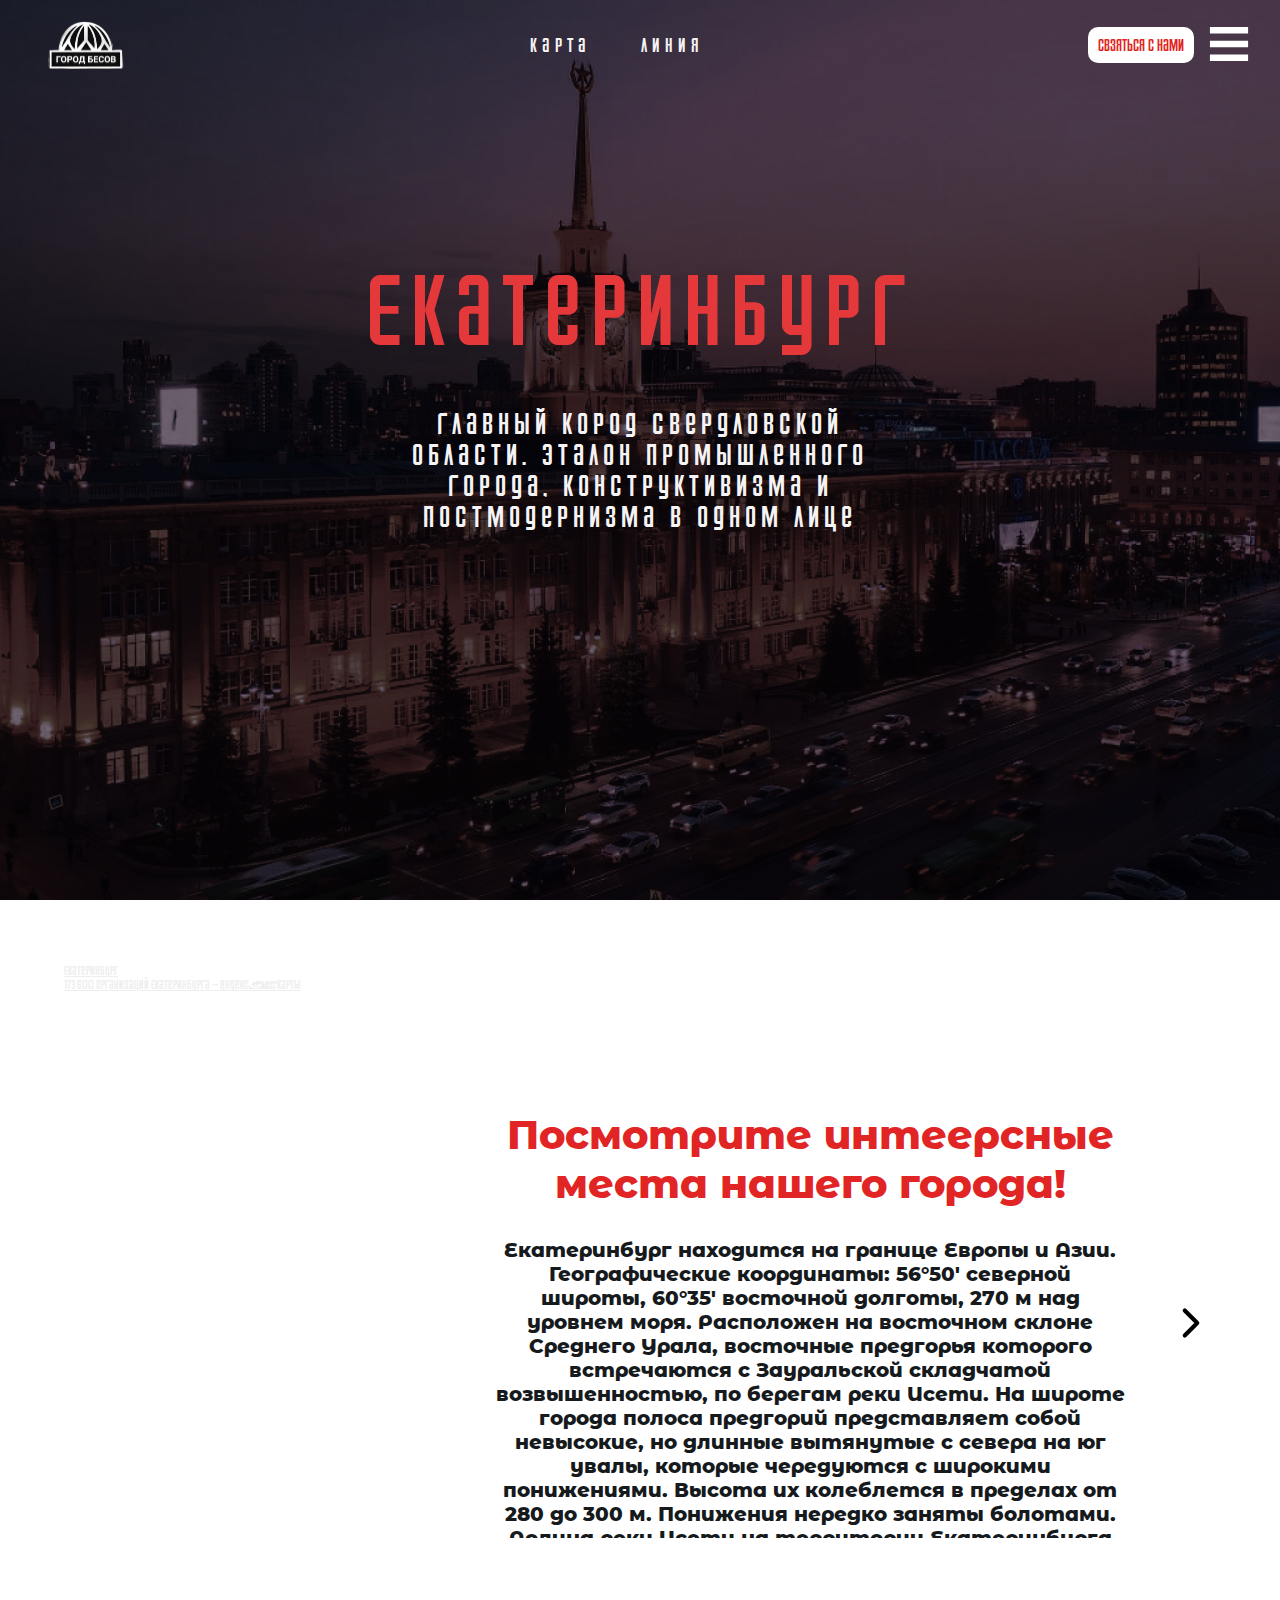
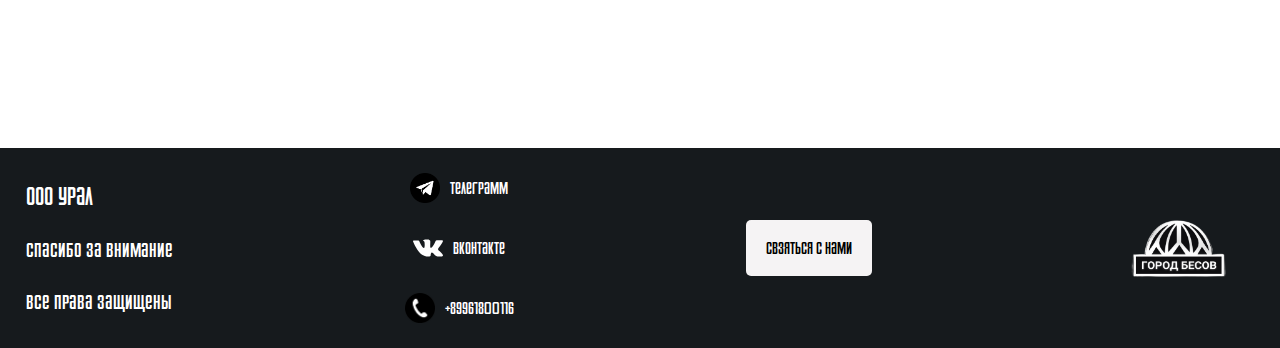
==== index.html @ f329e0bb "Add files via upload" ====
<!DOCTYPE html>
<html lang="en">
  <head>
    <meta charset="UTF-8" />
    <meta name="viewport" content="width=device-width, initial-scale=1.0" />
    <title>Город бесов</title>
    <link rel="stylesheet" href="./css/style.css" />
    <link rel="icon" type="image/x-icon" href="./assets/img/favicon.ico" />
  </head>
  <body>
    <section class="aboutcitY">
      <header class="header">
        <div class="header__container">
          <div class="header__logo">
            <img src="./assets/img/logo.png" alt="ЛОГО" class="header__img" />
          </div>
          <div class="header__menu">
            <div class="header__links">
              <a href="#maps" class="header__link">Карта</a>
              <a href="./redLine.html" class="header__link">Линия</a>
            </div>
          </div>
          <div class="header__buttons">
            <div onclick="ModalMeny()" class="header__button">
              <a class="header__button-link" href="#">Свзяться с нами</a>
            </div>
            <a onclick="burgerMeny()" href="#" class="header__burger">
              <img
                class="header__burger-img"
                src="./assets/img/Burger.svg"
                alt="burder"
              />
            </a>
          </div>
        </div>
      </header>
      <div class="aboutcity" onclick="ShowEkb()">
        <h1 class="aboutcity__title">Екатеринбург</h1>
        <p class="aboutcity__text">
          Главный кород Свердловской области. Эталон промышленного города,
          конструктивизма и постмодернизма в одном лице
        </p>
      </div>
    </section>
    <section class="Bigmap" id="maps">
      <div class="mapsmall" style="position: relative; overflow: hidden">
        <a
          href="https://yandex.ru/maps/54/yekaterinburg/?utm_medium=mapframe&utm_source=maps"
          style="color: #eee; font-size: 12px; position: absolute; top: 0px"
          >Екатеринбург</a
        ><a
          href="https://yandex.ru/maps/54/yekaterinburg/catalog/?ll=60.618456%2C56.840209&utm_medium=mapframe&utm_source=maps&z=13.4"
          style="color: #eee; font-size: 12px; position: absolute; top: 14px"
          >173 600 организаций Екатеринбурга — Яндекс Карты</a
        ><iframe
          src="https://yandex.ru/map-widget/v1/?ll=60.618456%2C56.840209&mode=catalog&z=13.4"
          frameborder="0"
          allowfullscreen="true"
          style="
            position: relative;
            border-radius: 40px;
            width: 100%;
            height: 100%;
          "
        ></iframe>
      </div>
      <div class="Bigmap__hide">
        <div class="Bigmap__text noroute">
          <h1 class="Bigmap__text-title">
            Посмотрите интеерсные места нашего города!
          </h1>
          <p class="Bigmap__text-paragraph">
            Екатеринбург находится на границе Европы и Азии. Географические
            координаты: 56°50′ северной широты, 60°35′ восточной долготы, 270 м
            над уровнем моря. Расположен на восточном склоне Среднего Урала,
            восточные предгорья которого встречаются с Зауральской складчатой
            возвышенностью, по берегам реки Исети. На широте города полоса
            предгорий представляет собой невысокие, но длинные вытянутые с
            севера на юг увалы, которые чередуются с широкими понижениями.
            Высота их колеблется в пределах от 280 до 300 м. Понижения нередко
            заняты болотами. Долина реки Исети на территории Екатеринбурга
            довольно широкая. Имеет пойменные террасы: низкую и высокую.
          </p>
        </div>
        <div class="streka" onclick="hedeText()">
          <img src="./assets/img/right_strelka.svg" alt="right_strelka" />
        </div>
      </div>
    </section>
    <section class="modal bbase">
      <div class="modal__over">
        <div class="modal__row">
          <h1 class="modal-title">Оставте заявку на курс</h1>
          <div class="modal__close">
            <a href="#" onclick="ModalMeny()">
              <img
                class="img__close rotate"
                src="./assets/img/minus.svg"
                alt="minus"
              />
              <img
                class="img__close"
                src="./assets/img/minus.svg"
                alt="minus"
              />
            </a>
          </div>
        </div>
        <form action="" class="modal__form">
          <label class="modal__label" for="">номер</label>
          <input type="number" class="modal__number modal__input" />
          <label class="modal__label" for="">фио</label>
          <input type="text" class="modal__fio modal__input" />
          <button class="modal__button">
            <p onclick="ModalMeny()">Отправить</p>
          </button>
        </form>
      </div>
    </section>
    <footer class="footer" id="foot">
      <div class="footer__company">
        <h4 class="footer__company-title">ООО Урал</h4>
        <p class="footer__company-text">Спасибо за внимание</p>
        <p class="footer__company-text">Все права защищены</p>
      </div>
      <div class="footer__contacts">
        <div class="telegram">
          <img src="./assets/img/tg.png" alt="" />
          <a>Телеграмм</a>
        </div>
        <div class="Vk">
          <img src="./assets/img/vk.svg" alt="" />
          <a>Вконтакте</a>
        </div>
        <div class="telefone">
          <img src="./assets/img/tel.png" alt="" />
          <a>+89961800116</a>
        </div>
      </div>
      <div class="footer__button" onclick="ModalMeny()">
        <a href="#">Свзяться с нами</a>
      </div>
      <div class="footer__logo">
        <img src="./assets/img/logo.png" alt="" />
      </div>
    </footer>
    <div class="burgerMeny bbase">
      <div class="burgerMeny_block">
        <div class="burgerMeny_block_header">
          <img
            class="burgerMeny_block_header-img"
            src="./assets/img/logo.png"
            alt="logo"
          />
          <img
            onclick="burgerMeny()"
            class="burgerMeny_block_header-imgsecond"
            src="./assets/img/close.svg"
            alt=""
          />
        </div>
        <div class="burgerMeny_block_spisok">
          <a class="burgerMeny_block_spisok-link" href="#maps">Карта</a>
          <a class="burgerMeny_block_spisok-link" href="./redLine.html">Линия</a>
          <a class="burgerMeny_block_spisok-link" href="#foot">О нас</a>
        </div>
      </div>
    </div>
    <script src="./index.js"></script>
  </body>
</html>
---- css/style.css ----
* {
  margin: 0;
  padding: 0;
  box-sizing: border-box;
  font-family: Rodchenko;
  font-weight: 800;
  cursor: default;
  scroll-behavior: smooth;
  list-style-type: none;
}

@font-face {
  font-family: Rodchenko;
  src: url("../assets/fonts/ofont.ru_Rodchenko.ttf");
  font-weight: 800;
}
@font-face {
  font-family: Rodchenko;
  src: url("../assets/fonts/Airport.otf");
  font-weight: 800;
}
@font-face {
  font-family: Montserrat;
  src: url("../assets/fonts/MontserratAlternates-ExtraBold.ttf");
  font-weight: 800;
}
.header {
  height: 10vh;
}
.header__button {
  border: none;
  background-color: #fff;
  border-radius: 10px;
  padding: 10px;
}
.header__button-link {
  text-decoration: none;
  color: #e12424;
}
.header__container {
  height: 100%;
  display: flex;
  flex-direction: row;
  justify-content: space-between;
  align-items: center;
  padding-left: 2%;
  padding-right: 2%;
  padding-top: 0;
}
.header__logo img {
  width: 120px;
  height: 50px;
}
.header__links {
  height: 100%;
  display: flex;
  flex-direction: row;
  justify-content: space-between;
  align-items: center;
}
@media (max-width: 1080px) {
  .header__links {
    display: none;
  }
}
.header__menu {
  height: 100%;
  display: flex;
  flex-direction: row;
  justify-content: center;
  align-items: center;
}
.header__buttons {
  display: flex;
  flex-direction: row;
  justify-content: space-between;
  align-items: center;
  gap: 10px;
}
.header__burger-img {
  width: 50px;
  height: 50px;
}
.header__link {
  padding: 25px;
  text-decoration: none;
  color: #f5f3f4;
  font-size: 20px;
  letter-spacing: 5px;
  height: 100%;
  display: flex;
  flex-direction: row;
  justify-content: center;
  align-items: center;
  transition: 0.4s ease-in-out;
}
.header__link:hover {
  color: #d00000;
}

.aboutcitY {
  height: 100vh;
  background: url("../assets/img//4562a1a6-99c7-40ee-bbff-9ca955979e7e.png") no-repeat center center/cover;
  transition: all 0.4s ease-in-out;
}

.zloiEKB {
  height: 100vh;
  background: url("../assets/img//besov.webp") no-repeat center center/cover;
  transition: all 0.4s ease-in-out;
}

.aboutcity {
  padding-left: 5%;
  padding-right: 5%;
  padding-top: 13%;
  display: flex;
  flex-direction: column;
  justify-content: 0;
  align-items: center;
  gap: 3rem;
}
.aboutcity__title {
  font-size: 100px;
  color: #e5383b;
  letter-spacing: 10px;
}
@media (max-width: 768px) {
  .aboutcity__title {
    font-size: 60px;
  }
}
.aboutcity__text {
  max-width: 500px;
  font-size: 30px;
  color: #f5f3f4;
  letter-spacing: 5px;
  text-align: center;
}
@media (max-width: 768px) {
  .aboutcity__text {
    font-size: 20px;
  }
}

.Bigmap {
  overflow: hidden;
  display: flex;
  flex-direction: row;
  justify-content: space-around;
  align-items: 0;
  padding-left: 5%;
  padding-right: 5%;
  padding-top: 5%;
  padding-bottom: 5%;
}
.Bigmap__hide {
  transition: 0.4s ease-in-out;
  display: flex;
  flex-direction: row;
  justify-content: space-between;
  align-items: center;
  gap: 40px;
}
.Bigmap__text {
  transition: 0.4s ease-in-out;
  display: flex;
  flex-direction: column;
  justify-content: center;
  align-items: center;
  text-align: center;
  gap: 30px;
  max-width: 60vw;
}
@media (max-width: 1080px) {
  .Bigmap__text {
    max-width: 30vw;
  }
}
.Bigmap__text-title {
  color: #e12424;
  font-family: Montserrat;
  font-size: 40px;
  font-weight: 800;
}
@media (max-width: 1080px) {
  .Bigmap__text-title {
    font-size: 20px;
  }
}
.Bigmap__text-paragraph {
  max-height: 300px;
  overflow: scroll;
  color: #161a1d;
  font-family: Montserrat;
  font-size: 20px;
  font-weight: 800;
}
@media (max-width: 1080px) {
  .Bigmap__text-paragraph {
    font-size: 15px;
  }
}

.redline {
  height: 100vh;
  padding-left: 0px;
  padding-right: 10px;
  padding-top: 0;
  display: flex;
  flex-direction: row;
  justify-content: 0;
  align-items: 0;
}
@media (max-width: 768px) {
  .redline {
    height: 150vh;
  }
}
.redline__bigText {
  max-width: 20vw;
  display: flex;
  flex-direction: column;
  justify-content: 0;
  align-items: 0;
  border-right: #e12424 solid 10px;
}
@media (max-width: 467px) {
  .redline__bigText {
    border-right: #e12424 solid 4px;
  }
}
.redline__bigText_button {
  transition: 0.4s ease-in-out;
  width: 50%;
  font-size: 20px;
  margin: 0 auto;
  background-color: #fff;
  border: 1px solid #cfcece;
  color: #d00000;
  height: 30px;
  border-radius: 20px;
  margin-bottom: 20px;
}
@media (max-width: 768px) {
  .redline__bigText_button {
    font-size: 15px;
    height: 40px;
    width: 70%;
  }
}
.redline__bigText_button:hover {
  background-color: #d00000;
  color: #fff;
}
.redline__bigText_inputbox {
  margin: 0 auto;
  margin-bottom: 10px;
}
@media (max-width: 768px) {
  .redline__bigText_inputbox {
    display: flex;
    flex-direction: column;
    justify-content: 0;
    align-items: 0;
    gap: 5px;
  }
}
.redline__bigText-label {
  margin: 0 auto;
  font-size: 20px;
  margin-bottom: 10px;
  color: #e12424;
}
@media (max-width: 768px) {
  .redline__bigText-label {
    font-size: 18px;
    text-align: center;
  }
}
.redline__bigText-input {
  background-color: #fff;
  width: 80%;
  height: 25px;
  margin: 0 auto;
  border: 1px solid #cfcece;
  border-radius: 10px;
  color: #161a1d;
  padding-left: 10px;
  font-size: 20px;
  margin-bottom: 20px;
}
.redline__bigText-title {
  color: #fff;
  background-color: #e12424;
  font-size: 60px;
  margin-bottom: 20px;
  text-align: center;
}
@media (max-width: 1080px) {
  .redline__bigText-title {
    font-size: 25px;
  }
}
@media (max-width: 768px) {
  .redline__bigText-title {
    font-size: 20px;
  }
}
.redline__bigText-text {
  padding-left: 10px;
  display: flex;
  flex-direction: column;
  justify-content: 0;
  align-items: 0;
  gap: 10px;
  font-size: 20px;
  color: #e12424;
  letter-spacing: 2px;
  overflow-y: scroll;
  overflow-x: visible;
}
@media (max-width: 768px) {
  .redline__bigText-text {
    padding-left: 2px;
    width: 95%;
  }
}
@media (max-width: 768px) {
  .redline__bigText-text a {
    font-size: 15px;
  }
}
.redline__bigText-text a:hover {
  text-decoration: underline;
}
.redline__marshruts {
  display: flex;
  flex-direction: column;
  justify-content: 0;
  align-items: center;
  max-width: 80vw;
  width: 100%;
}
.redline__marshruts_container {
  width: 100%;
}
.redline__marshruts-title {
  color: #d00000;
  font-size: 60px;
  text-align: center;
  margin-bottom: 30px;
}
@media (max-width: 768px) {
  .redline__marshruts-title {
    font-size: 30px;
  }
}
.redline__marshruts-text {
  font-size: 30px;
  color: #d00000;
  margin-top: 70px;
  text-align: center;
}
@media (max-width: 768px) {
  .redline__marshruts-text {
    margin-top: 20px;
    font-size: 20px;
  }
}
.redline__marshruts__line {
  position: relative;
  display: flex;
  flex-direction: column;
  justify-content: center;
  align-items: center;
}
@media (max-width: 1080px) {
  .redline__marshruts__line-img {
    display: none;
  }
}
.redline__marshruts-circle {
  position: absolute;
  top: -20px;
  display: flex;
  flex-direction: row;
  justify-content: center;
  align-items: center;
  background-color: #d00000;
  color: #fff;
  font-size: 20px;
  width: 50px;
  height: 50px;
  border-radius: 50px;
}
@media (max-width: 768px) {
  .redline__marshruts-circle {
    width: 20px;
    height: 20px;
  }
}
.redline__marshruts__cardBox {
  display: flex;
  flex-direction: column;
  justify-content: 0;
  align-items: center;
  gap: 100px;
  width: 100%;
  height: 50vh;
  margin-top: 50px;
  -o-object-fit: contain;
     object-fit: contain;
}
.redline__marshruts__cardBox_SmallCardBox {
  width: 100%;
  height: 50vh;
  position: relative;
}
.redline__marshruts__cardBox_card {
  width: 100%;
  display: flex;
  flex-direction: row;
  justify-content: center;
  align-items: 0;
  position: absolute;
  top: 0;
  gap: 30px;
  opacity: 0;
  transition: 0.6s ease-in-out;
}
@media (max-width: 768px) {
  .redline__marshruts__cardBox_card {
    display: flex;
    flex-direction: row;
    justify-content: center;
    align-items: center;
  }
}
@media (max-width: 467px) {
  .redline__marshruts__cardBox_card {
    display: flex;
    flex-direction: column;
    justify-content: center;
    align-items: center;
  }
}
.redline__marshruts__cardBox_card.active {
  opacity: 1;
}
.redline__marshruts__cardBox_card-columnbox {
  width: 200px;
}
.redline__marshruts__cardBox_card-map {
  margin-bottom: 16px;
}
.redline__marshruts__cardBox_card-description {
  border-radius: 5px;
  width: 200px;
  height: 132px;
  text-align: center;
  color: #d00000;
  font-size: 15px;
  letter-spacing: 3px;
}
.redline__marshruts__cardBox_card-img {
  border-radius: 5px;
  overflow: hidden;
  width: 300px;
  height: 300px;
}
@media (max-width: 768px) {
  .redline__marshruts__cardBox_card-img {
    width: 200px;
    height: 200px;
  }
}
.redline__marshruts__cardBox_card-img img {
  display: block;
  height: 100%;
}

.modal {
  background-color: rgba(22, 26, 29, 0.7137254902);
  width: 100vw;
  height: 100vh;
  position: fixed;
  z-index: 3;
  top: 0px;
  left: 0px;
  display: flex;
  flex-direction: row;
  justify-content: center;
  align-items: center;
}
.modal__close {
  position: absolute;
  right: 0px;
  top: 0px;
}
.modal__row {
  display: flex;
  flex-direction: row;
  justify-content: space-between;
  align-items: center;
}
.modal-title {
  font-size: 30px;
  margin-top: 30px;
  margin-bottom: 30px;
}
.modal__over {
  position: relative;
  background-color: #fdfdfd;
  color: #d00000;
  width: 20%;
  height: 50%;
  border-radius: 15px;
  display: flex;
  flex-direction: column;
  justify-content: 0;
  align-items: center;
  gap: 20%;
}
@media (max-width: 768px) {
  .modal__over {
    width: 90%;
  }
}
.modal__form {
  width: 250px;
  height: 150px;
  display: flex;
  flex-direction: column;
  justify-content: center;
  align-items: 0;
  gap: 10px;
}
.modal__label {
  font-size: 25px;
}
.modal__input {
  border-radius: 10px;
  border: 1px solid #cfcece;
  padding: 5px;
  color: #d00000;
  font-size: 20px;
}
.modal__input:focus {
  outline-width: 0;
}
.modal__button {
  border: solid rgb(235, 235, 235) 1px;
  border-radius: 10px;
  padding: 10px 75px;
  color: #d00000;
  background-color: #fdfdfd;
  box-shadow: 4px 5px 0px rgba(34, 60, 80, 0.2);
  margin-top: 100px;
  transition: 0.7s ease-in-out;
  font-size: 20px;
}

.pagination {
  margin-top: 20px;
  margin-bottom: 20px;
  font-size: 20px;
  display: flex;
  flex-direction: row;
  justify-content: center;
  align-items: center;
  color: #e12424;
  text-decoration: underline;
  gap: 10px;
}
@media (max-width: 1080px) {
  .pagination {
    display: flex;
    flex-direction: column;
    justify-content: center;
    align-items: center;
  }
}

.footer {
  background-color: #161a1d;
  height: 200px;
  display: flex;
  flex-direction: row;
  justify-content: space-between;
  align-items: center;
  gap: 15rem;
  padding-left: 2%;
  padding-right: 2%;
  padding-top: 0;
  color: #fff;
}
@media (max-width: 1480px) {
  .footer {
    gap: 10%;
  }
}
.footer a {
  text-decoration: none;
  color: #fff;
}
.footer img {
  width: 30px;
  height: 30px;
}
.footer__logo img {
  width: 150px;
  height: 60px;
}
@media (max-width: 768px) {
  .footer__logo img {
    display: none;
  }
}
.footer__company {
  display: flex;
  flex-direction: column;
  gap: 30px;
}
.footer__company-title {
  font-size: 25px;
}
@media (max-width: 768px) {
  .footer__company-title {
    font-size: 15px;
  }
}
.footer__company-text {
  font-size: 20px;
}
@media (max-width: 768px) {
  .footer__company-text {
    font-size: 10px;
  }
}
.footer__contacts {
  display: flex;
  flex-direction: column;
  justify-content: center;
  align-items: center;
  gap: 30px;
}
.footer__button {
  padding: 20px;
  transition: 0.7s ease-in-out;
  background-color: #f5f3f4;
  border-radius: 5px;
}
.footer__button a {
  color: black;
}
.footer__button:hover {
  background-color: black;
}
.footer__button:hover a {
  color: #f5f3f4;
}

.telegram {
  display: flex;
  align-items: center;
  gap: 10px;
}

.Vk {
  display: flex;
  align-items: center;
  gap: 10px;
}

.telefone {
  display: flex;
  align-items: center;
  gap: 10px;
}

.controls {
  background-color: #fff;
  border: none;
}
@media (max-width: 768px) {
  .controls {
    margin-top: 575px;
  }
}

.tour {
  border: solid rgb(235, 235, 235) 1px;
  border-radius: 10px;
  padding: 24px 100px;
  color: #d00000;
  background-color: #fdfdfd;
  box-shadow: 4px 5px 0px rgba(34, 60, 80, 0.2);
  margin-top: 50px;
  transition: 0.7s ease-in-out;
}
.tour:hover {
  background-color: #e12424;
  color: #fff;
}
.tour-text {
  font-size: 20px;
}
@media (max-width: 768px) {
  .tour-text-link {
    margin-top: 250px;
  }
}

.burgerMeny {
  transition: 0.7s ease-in-out;
  height: 100vh;
  width: 100vw;
  position: fixed;
  top: 0px;
  z-index: 5;
  background-color: rgba(22, 26, 29, 0.7725490196);
  opacity: 0;
}
.burgerMeny_block {
  display: flex;
  flex-direction: column;
  justify-content: 0;
  align-items: center;
  width: 20%;
  height: 70%;
  background-color: #161a1d;
  border-radius: 20px;
  position: absolute;
  top: 0px;
  right: 0px;
}
@media (max-width: 467px) {
  .burgerMeny_block {
    width: 50%;
  }
}
.burgerMeny_block_header {
  display: flex;
  flex-direction: row;
  justify-content: 0;
  align-items: center;
}
.burgerMeny_block_header-img {
  width: 100%;
  height: 80%;
}
.burgerMeny_block_header-imgsecond {
  width: 40%;
  height: 40%;
}
.burgerMeny_block_spisok {
  margin-top: 30px;
  display: flex;
  flex-direction: column;
  justify-content: 0;
  align-items: center;
  gap: 30%;
  height: 80%;
}
.burgerMeny_block_spisok-link {
  text-decoration: none;
  color: #cfcece;
  font-size: 30px;
  transition: 0.4s ease-in-out;
}
.burgerMeny_block_spisok-link:hover {
  color: #d00000;
}

.route {
  opacity: 0;
  transition: all 0.4s ease-in-out;
}

.mapsmall {
  width: 40vw;
  height: 80vh;
}

.mapbig {
  top: 0;
  left: 0;
  z-index: 3;
  width: 100vw;
  height: 80vh;
  transition: all 0.4s ease-in-out;
}

.noroute {
  opacity: 1;
  transition: all 0.4s ease-in-out;
}

.streka_hiden {
  position: absolute;
  right: 0px;
  transition: 0.4s ease-in-out;
  transform: rotate(180deg);
}
.streka_hiden:hover {
  transform: translateX(-10px) rotate(180deg);
}
.streka_hiden img {
  width: 50px;
  height: 50px;
}

.streka {
  transition: 0.4s ease-in-out;
}
.streka:hover {
  transform: translateX(10px);
}
.streka img {
  width: 50px;
  height: 50px;
}

.arrow-reverse {
  transform: rotate(180deg);
  transition: 0.4s ease-in-out;
}
.arrow-reverse:hover {
  transform: translateX(20px) rotate(180deg);
}

.arrow {
  transition: 0.4s ease-in-out;
}
.arrow:hover {
  transform: translateX(-20px);
}

.bbase {
  display: none;
}

.bvis {
  animation: burger-meny 0.7s ease-in-out;
  animation-fill-mode: forwards;
}

@keyframes burger-meny {
  0% {
    display: none;
  }
  1% {
    display: flex;
    opacity: 0;
  }
  100% {
    display: flex;
    opacity: 1;
  }
}
.bhide {
  animation: burger-meny-hide 0.7s ease-in-out;
  animation-fill-mode: forwards;
}

@keyframes burger-meny-hide {
  0% {
    opacity: 1;
  }
  99% {
    opacity: 0;
  }
  100% {
    display: none;
  }
}
.img__close {
  position: absolute;
  width: 50px;
  height: 40px;
  transform: rotate(45deg);
  right: 0px;
}

.rotate {
  transform: rotate(-45deg);
}

.owerflo {
  overflow: hidden;
}

.noover {
  overflow: auto;
}

.hide {
  display: none;
}

.activeLink {
  display: flex;
}

.activePage {
  display: flex;
}

.hidePage {
  display: none;
}

.burger {
  position: absolute;
  top: 20px;
  right: 20px;
}
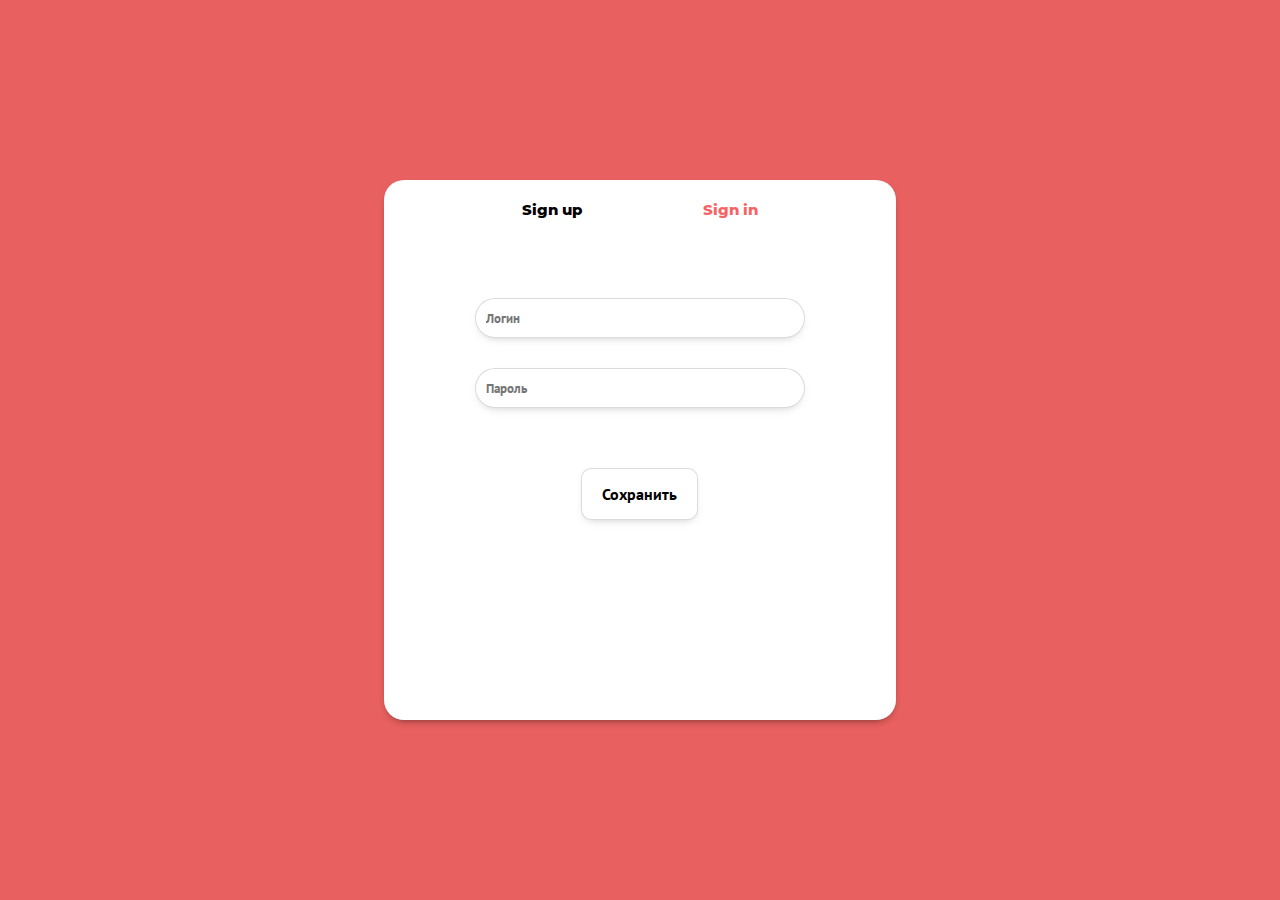
==== commit 1c1604f5: "Yakornov/registration добавления пользователей и вывод их в админ панель" ====
--- a/index.html
+++ b/index.html
@@ -1,171 +1,18 @@
-<!DOCTYPE html>
-<html lang="en">
-  <head>
-    <meta charset="UTF-8" />
-    <meta name="viewport" content="width=device-width, initial-scale=1.0" />
-    <title>Город бесов</title>
-    <link rel="stylesheet" href="./css/style.css" />
-    <link rel="icon" type="image/x-icon" href="./assets/img/favicon.ico" />
-  </head>
-  <body>
-    <section class="aboutcitY">
-      <header class="header">
-        <div class="header__container">
-          <div class="header__logo">
-            <img src="./assets/img/logo.png" alt="ЛОГО" class="header__img" />
-          </div>
-          <div class="header__menu">
-            <div class="header__links">
-              <a href="#maps" class="header__link">Карта</a>
-              <a href="./redLine.html" class="header__link">Линия</a>
-            </div>
-          </div>
-          <div class="header__buttons">
-            <div onclick="ModalMeny()" class="header__button">
-              <a class="header__button-link" href="#">Свзяться с нами</a>
-            </div>
-            <a onclick="burgerMeny()" href="#" class="header__burger">
-              <img
-                class="header__burger-img"
-                src="./assets/img/Burger.svg"
-                alt="burder"
-              />
-            </a>
-          </div>
-        </div>
-      </header>
-      <div class="aboutcity" onclick="ShowEkb()">
-        <h1 class="aboutcity__title">Екатеринбург</h1>
-        <p class="aboutcity__text">
-          Главный кород Свердловской области. Эталон промышленного города,
-          конструктивизма и постмодернизма в одном лице
-        </p>
-      </div>
-    </section>
-    <section class="Bigmap" id="maps">
-      <div class="mapsmall" style="position: relative; overflow: hidden">
-        <a
-          href="https://yandex.ru/maps/54/yekaterinburg/?utm_medium=mapframe&utm_source=maps"
-          style="color: #eee; font-size: 12px; position: absolute; top: 0px"
-          >Екатеринбург</a
-        ><a
-          href="https://yandex.ru/maps/54/yekaterinburg/catalog/?ll=60.618456%2C56.840209&utm_medium=mapframe&utm_source=maps&z=13.4"
-          style="color: #eee; font-size: 12px; position: absolute; top: 14px"
-          >173 600 организаций Екатеринбурга — Яндекс Карты</a
-        ><iframe
-          src="https://yandex.ru/map-widget/v1/?ll=60.618456%2C56.840209&mode=catalog&z=13.4"
-          frameborder="0"
-          allowfullscreen="true"
-          style="
-            position: relative;
-            border-radius: 40px;
-            width: 100%;
-            height: 100%;
-          "
-        ></iframe>
-      </div>
-      <div class="Bigmap__hide">
-        <div class="Bigmap__text noroute">
-          <h1 class="Bigmap__text-title">
-            Посмотрите интеерсные места нашего города!
-          </h1>
-          <p class="Bigmap__text-paragraph">
-            Екатеринбург находится на границе Европы и Азии. Географические
-            координаты: 56°50′ северной широты, 60°35′ восточной долготы, 270 м
-            над уровнем моря. Расположен на восточном склоне Среднего Урала,
-            восточные предгорья которого встречаются с Зауральской складчатой
-            возвышенностью, по берегам реки Исети. На широте города полоса
-            предгорий представляет собой невысокие, но длинные вытянутые с
-            севера на юг увалы, которые чередуются с широкими понижениями.
-            Высота их колеблется в пределах от 280 до 300 м. Понижения нередко
-            заняты болотами. Долина реки Исети на территории Екатеринбурга
-            довольно широкая. Имеет пойменные террасы: низкую и высокую.
-          </p>
-        </div>
-        <div class="streka" onclick="hedeText()">
-          <img src="./assets/img/right_strelka.svg" alt="right_strelka" />
-        </div>
-      </div>
-    </section>
-    <section class="modal bbase">
-      <div class="modal__over">
-        <div class="modal__row">
-          <h1 class="modal-title">Оставте заявку на курс</h1>
-          <div class="modal__close">
-            <a href="#" onclick="ModalMeny()">
-              <img
-                class="img__close rotate"
-                src="./assets/img/minus.svg"
-                alt="minus"
-              />
-              <img
-                class="img__close"
-                src="./assets/img/minus.svg"
-                alt="minus"
-              />
-            </a>
-          </div>
-        </div>
-        <form action="" class="modal__form">
-          <label class="modal__label" for="">номер</label>
-          <input type="number" class="modal__number modal__input" />
-          <label class="modal__label" for="">фио</label>
-          <input type="text" class="modal__fio modal__input" />
-          <button class="modal__button">
-            <p onclick="ModalMeny()">Отправить</p>
-          </button>
-        </form>
-      </div>
-    </section>
-    <footer class="footer" id="foot">
-      <div class="footer__company">
-        <h4 class="footer__company-title">ООО Урал</h4>
-        <p class="footer__company-text">Спасибо за внимание</p>
-        <p class="footer__company-text">Все права защищены</p>
-      </div>
-      <div class="footer__contacts">
-        <div class="telegram">
-          <img src="./assets/img/tg.png" alt="" />
-          <a>Телеграмм</a>
-        </div>
-        <div class="Vk">
-          <img src="./assets/img/vk.svg" alt="" />
-          <a>Вконтакте</a>
-        </div>
-        <div class="telefone">
-          <img src="./assets/img/tel.png" alt="" />
-          <a>+89961800116</a>
-        </div>
-      </div>
-      <div class="footer__button" onclick="ModalMeny()">
-        <a href="#">Свзяться с нами</a>
-      </div>
-      <div class="footer__logo">
-        <img src="./assets/img/logo.png" alt="" />
-      </div>
-    </footer>
-    <div class="burgerMeny bbase">
-      <div class="burgerMeny_block">
-        <div class="burgerMeny_block_header">
-          <img
-            class="burgerMeny_block_header-img"
-            src="./assets/img/logo.png"
-            alt="logo"
-          />
-          <img
-            onclick="burgerMeny()"
-            class="burgerMeny_block_header-imgsecond"
-            src="./assets/img/close.svg"
-            alt=""
-          />
-        </div>
-        <div class="burgerMeny_block_spisok">
-          <a class="burgerMeny_block_spisok-link" href="#maps">Карта</a>
-          <a class="burgerMeny_block_spisok-link" href="./redLine.html">Линия</a>
-          <a class="burgerMeny_block_spisok-link" href="#foot">О нас</a>
-        </div>
-      </div>
-    </div>
-    <script src="./index.js"></script>
-  </body>
-</html>
+<!DOCTYPE html>
+<html lang="ru">
+  <head>
+    <meta charset="UTF-8" />
+    <meta name="viewport" content="width=device-width, initial-scale=1.0" />
+    <title>Перенаправление</title>
+    <meta
+      http-equiv="refresh"
+      content="0; URL='pages/register/register.html'"
+    />
+  </head>
+  <body>
+    <p>
+      Если вы не были перенаправлены,
+      <a href="pages/register/register.html">нажмите здесь</a>.
+    </p>
+  </body>
+</html>
